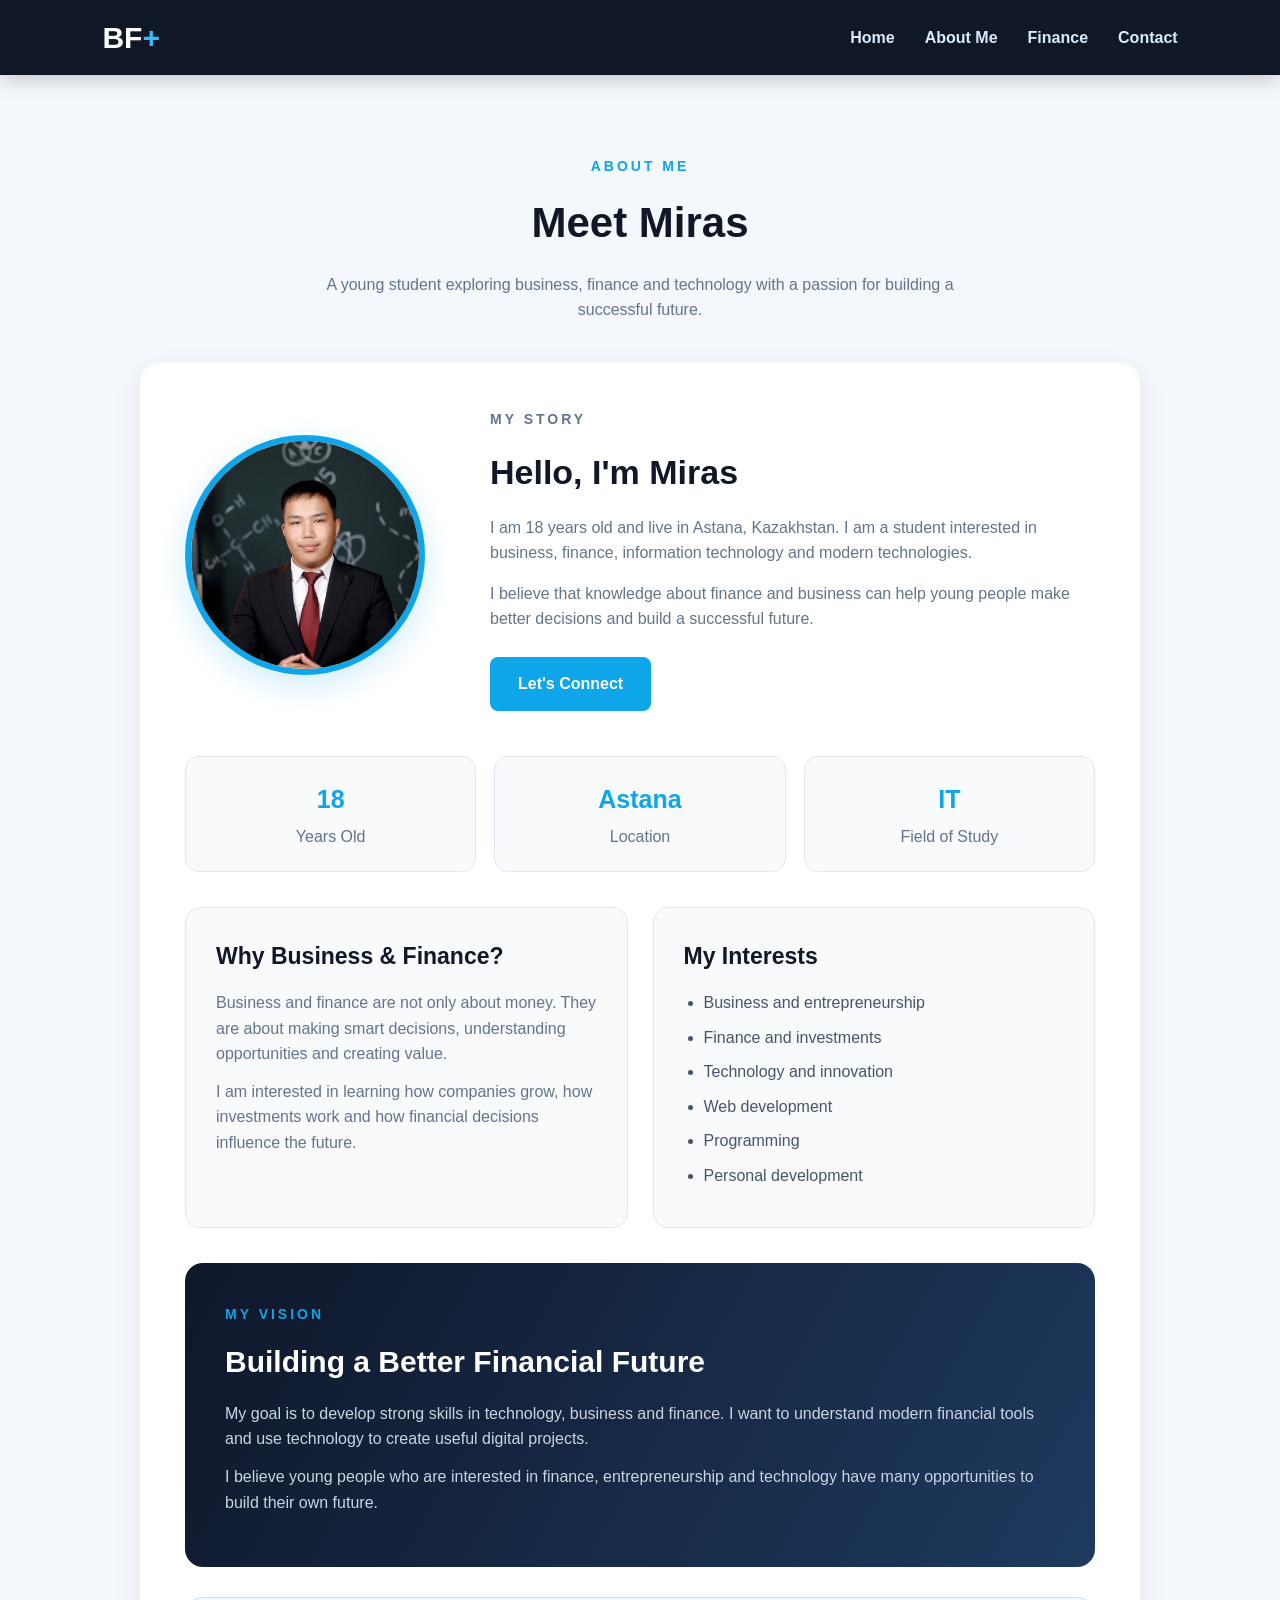
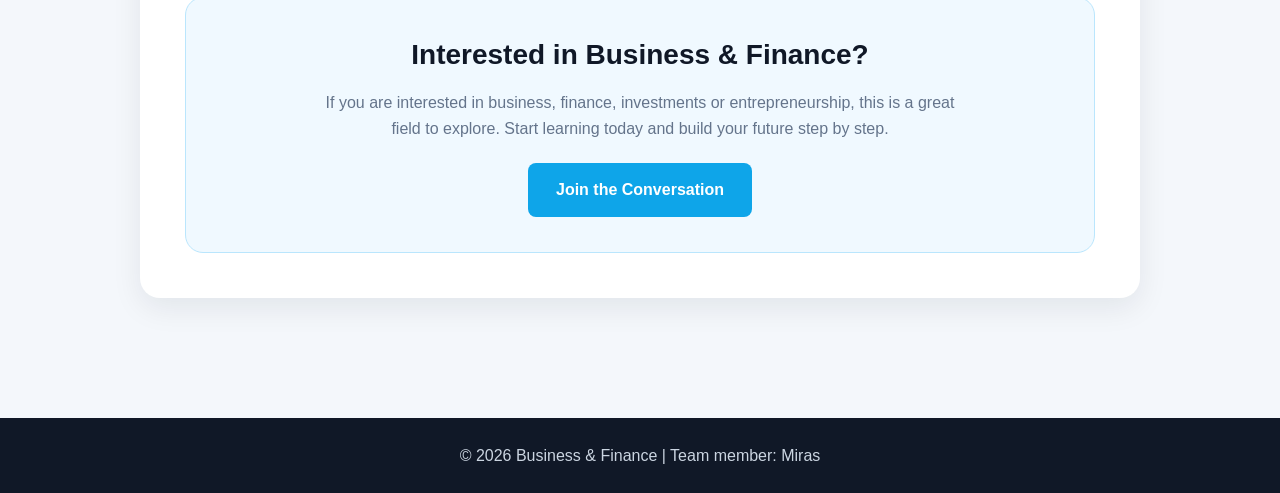
==== about.html @ 78b00bb8 "asik1mara" ====
<!DOCTYPE html>
<html lang="en">

<head>
    <meta charset="UTF-8">
    <meta name="viewport" content="width=device-width, initial-scale=1.0">

    <title>About Me | Business & Finance</title>

    <link rel="stylesheet" href="style.css">
</head>

<body>

<nav class="navbar">

    <div class="logo">
        BF<span>+</span>
    </div>

    <ul class="nav-links">
        <li><a href="index.html">Home</a></li>
        <li><a href="about.html">About Me</a></li>
        <li><a href="finance.html">Finance</a></li>
        <li><a href="contact.html">Contact</a></li>
    </ul>

</nav>


<section class="about-section">

    <p class="small-title">ABOUT ME</p>

    <h1>Meet Miras</h1>

    <p class="section-text">
        A young student exploring business, finance and technology
        with a passion for building a successful future.
    </p>


    <div class="profile">


        <div class="about-top">

            <div>

                <img
                        class="profile-img"
                        src="images/Miras.png"
                        alt="Miras"
                >

            </div>


            <div class="about-intro">

                <p class="small-title">MY STORY</p>

                <h2>Hello, I'm Miras</h2>

                <p>
                    I am 18 years old and live in Astana, Kazakhstan.
                    I am a student interested in business, finance,
                    information technology and modern technologies.
                </p>

                <p>
                    I believe that knowledge about finance and business
                    can help young people make better decisions and
                    build a successful future.
                </p>

                <a href="contact.html" class="button">
                    Let's Connect
                </a>

            </div>

        </div>


        <div class="info-cards">

            <div class="info-card">

                <span>18</span>

                <p>Years Old</p>

            </div>


            <div class="info-card">

                <span>Astana</span>

                <p>Location</p>

            </div>


            <div class="info-card">

                <span>IT</span>

                <p>Field of Study</p>

            </div>

        </div>


        <div class="about-content">


            <div class="about-box">

                <h3>Why Business & Finance?</h3>

                <p>
                    Business and finance are not only about money.
                    They are about making smart decisions, understanding
                    opportunities and creating value.
                </p>

                <p>
                    I am interested in learning how companies grow,
                    how investments work and how financial decisions
                    influence the future.
                </p>

            </div>


            <div class="about-box">

                <h3>My Interests</h3>

                <ul>
                    <li>Business and entrepreneurship</li>
                    <li>Finance and investments</li>
                    <li>Technology and innovation</li>
                    <li>Web development</li>
                    <li>Programming</li>
                    <li>Personal development</li>
                </ul>

            </div>

        </div>


        <div class="career-box">

            <p class="small-title">MY VISION</p>

            <h2>Building a Better Financial Future</h2>

            <p>
                My goal is to develop strong skills in technology,
                business and finance. I want to understand modern
                financial tools and use technology to create useful
                digital projects.
            </p>

            <p>
                I believe young people who are interested in finance,
                entrepreneurship and technology have many opportunities
                to build their own future.
            </p>

        </div>


        <div class="join-box">

            <h2>Interested in Business & Finance?</h2>

            <p>
                If you are interested in business, finance, investments
                or entrepreneurship, this is a great field to explore.
                Start learning today and build your future step by step.
            </p>

            <a href="contact.html" class="button">
                Join the Conversation
            </a>

        </div>

    </div>

</section>


<footer>

    <p>
        © 2026 Business & Finance |
        Team member: Miras
    </p>

</footer>

</body>
</html>
---- style.css ----
* {

    margin: 0;
    padding: 0;
    box-sizing: border-box;
}


body {
    font-family: Arial, sans-serif;
    background: #f4f7fb;
    color: #172033;
    line-height: 1.6;
}


/* ================= NAVIGATION ================= */

.navbar {
    min-height: 75px;
    padding: 0 8%;

    display: flex;
    align-items: center;
    justify-content: space-between;

    background: #101827;

    box-shadow: 0 4px 20px rgba(0, 0, 0, 0.2);
}


.logo {
    color: white;
    font-size: 30px;
    font-weight: bold;
}


.logo span {
    color: #38bdf8;
}


.nav-links {
    display: flex;
    gap: 30px;

    list-style: none;
}


.nav-links a {
    color: #dbeafe;

    text-decoration: none;

    font-weight: bold;

    transition: 0.3s;
}


.nav-links a:hover {
    color: #38bdf8;
}


/* ================= HERO ================= */

.hero {
    min-height: 580px;

    padding: 70px 8%;

    display: flex;
    align-items: center;

    gap: 60px;

    background: linear-gradient(
            120deg,
            #0f172a,
            #1e3a5f
    );
}


.hero-text {
    width: 50%;
}


.small-title {
    color: #0ea5e9;

    font-size: 14px;

    font-weight: bold;

    letter-spacing: 3px;

    margin-bottom: 12px;
}


.hero-text h1 {
    color: white;

    font-size: 58px;

    line-height: 1.1;

    margin-bottom: 25px;
}


#main-title {
    letter-spacing: -1px;
}


.hero-text > p:not(.small-title) {
    color: #cbd5e1;

    font-size: 19px;

    max-width: 550px;

    margin-bottom: 30px;
}


.hero-image {
    width: 45%;
}


.hero-image img {
    width: 100%;

    height: 360px;

    object-fit: cover;

    border-radius: 20px;

    border: 5px solid rgba(56, 189, 248, 0.5);

    box-shadow:
            0 20px 50px rgba(0, 0, 0, 0.4);
}


.button {
    display: inline-block;

    padding: 14px 28px;

    background: #0ea5e9;

    color: white;

    text-decoration: none;

    border-radius: 8px;

    font-weight: bold;

    transition: 0.3s;
}


.button:hover {
    background: #0284c7;

    transform: translateY(-3px);
}


/* ================= HOME ================= */

.content-section {
    padding: 80px 8%;

    text-align: center;
}


.content-section h2 {
    font-size: 40px;

    color: #101827;

    margin-bottom: 15px;
}


.section-text {
    max-width: 700px;

    margin: auto;

    color: #64748b;
}


.cards {
    display: grid;

    grid-template-columns:
        repeat(3, 1fr);

    gap: 25px;

    margin-top: 45px;
}


.card {
    background: white;

    padding: 35px 25px;

    border-radius: 15px;

    border: 1px solid #e2e8f0;

    box-shadow:
            0 8px 25px rgba(15, 23, 42, 0.08);

    transition: 0.3s;
}


.card:hover {
    transform: translateY(-8px);

    box-shadow:
            0 15px 35px rgba(15, 23, 42, 0.15);
}


.card-icon {
    font-size: 42px;

    margin-bottom: 15px;
}


.card h3 {
    color: #101827;

    font-size: 23px;

    margin-bottom: 10px;
}


.card p {
    color: #64748b;
}


/* ================= ABOUT ================= */

.about-section {
    padding: 80px 8%;

    text-align: center;
}


.about-section h1 {
    font-size: 42px;

    color: #101827;

    margin-bottom: 15px;
}


.profile {
    max-width: 1000px;

    margin: 40px auto 0;

    background: white;

    padding: 45px;

    border-radius: 20px;

    box-shadow:
            0 10px 30px rgba(15, 23, 42, 0.08);
}


/* ABOUT TOP */

.about-top {
    display: grid;

    grid-template-columns: 260px 1fr;

    gap: 45px;

    align-items: center;

    text-align: left;
}


.profile-img {
    width: 240px;

    height: 240px;

    object-fit: cover;

    border-radius: 50%;

    border: 6px solid #0ea5e9;

    box-shadow:
            0 10px 30px rgba(14, 165, 233, 0.2);
}


.about-intro h2 {
    font-size: 34px;

    color: #101827;

    margin-bottom: 15px;
}


.about-intro p {
    color: #64748b;

    margin-bottom: 15px;
}


.about-intro .button {
    margin-top: 10px;
}


/* INFO CARDS */

.info-cards {
    display: grid;

    grid-template-columns:
        repeat(3, 1fr);

    gap: 18px;

    margin-top: 45px;
}


.info-card {
    padding: 22px;

    background: #f8fafc;

    border: 1px solid #e2e8f0;

    border-radius: 14px;

    text-align: center;
}


.info-card span {
    display: block;

    color: #0ea5e9;

    font-size: 25px;

    font-weight: bold;

    margin-bottom: 5px;
}


.info-card p {
    color: #64748b;

    margin: 0;
}


/* ABOUT CONTENT */

.about-content {
    display: grid;

    grid-template-columns: 1fr 1fr;

    gap: 25px;

    margin-top: 35px;
}


.about-box {
    padding: 30px;

    background: #f8fafc;

    border-radius: 15px;

    border: 1px solid #e2e8f0;

    text-align: left;
}


.about-box h3 {
    font-size: 23px;

    color: #101827;

    margin-bottom: 15px;
}


.about-box p {
    color: #64748b;

    margin-bottom: 12px;
}


.about-box ul {
    margin-left: 20px;
}


.about-box li {
    color: #475569;

    margin-bottom: 9px;
}


/* MY VISION */

.career-box {
    margin-top: 35px;

    padding: 40px;

    background:
            linear-gradient(
                    120deg,
                    #0f172a,
                    #1e3a5f
            );

    border-radius: 18px;

    text-align: left;
}


.career-box h2 {
    color: white;

    font-size: 30px;

    margin-bottom: 15px;
}


.career-box p:not(.small-title) {
    color: #cbd5e1;

    margin-bottom: 12px;
}


/* JOIN BOX */

.join-box {
    margin-top: 30px;

    padding: 35px;

    background: #f0f9ff;

    border-radius: 18px;

    border: 1px solid #bae6fd;
}


.join-box h2 {
    color: #101827;

    font-size: 28px;

    margin-bottom: 12px;
}


.join-box p {
    color: #64748b;

    max-width: 650px;

    margin: 0 auto 22px;
}


/* ================= FINANCE ================= */

.finance-section {
    padding: 80px 8%;

    text-align: center;
}


.finance-section h1 {
    font-size: 42px;

    color: #101827;

    margin-bottom: 15px;
}


.intro {
    max-width: 750px;

    margin: auto;

    color: #64748b;
}


.finance-image {
    width: 100%;

    max-width: 1000px;

    height: 330px;

    object-fit: cover;

    display: block;

    margin: 35px auto;

    border-radius: 18px;

    box-shadow:
            0 10px 30px rgba(15, 23, 42, 0.15);
}


.finance-grid {
    display: grid;

    grid-template-columns:
        repeat(2, 1fr);

    gap: 25px;

    margin: 40px 0;
}


.finance-card {
    background: white;

    padding: 30px;

    text-align: left;

    border-radius: 15px;

    border: 1px solid #e2e8f0;

    box-shadow:
            0 8px 20px rgba(15, 23, 42, 0.07);

    transition: 0.3s;
}


.finance-card:hover {
    transform: translateY(-5px);

    border-color: #38bdf8;
}


.finance-card h2 {
    color: #101827;

    margin-bottom: 10px;
}


.finance-card p {
    color: #64748b;
}


/* ================= TABLE ================= */

.table-title {
    margin-top: 60px;

    margin-bottom: 20px;

    color: #101827;
}


.finance-table {
    width: 100%;

    border-collapse: collapse;

    background: white;

    border-radius: 12px;

    overflow: hidden;

    box-shadow:
            0 8px 25px rgba(15, 23, 42, 0.08);
}


.finance-table th {
    background: #101827;

    color: white;

    padding: 17px;

    text-align: left;
}


.finance-table td {
    padding: 16px;

    border-bottom:
            1px solid #e2e8f0;

    text-align: left;
}


.finance-table tr:hover {
    background: #f0f9ff;
}


/* ================= CONTACT ================= */

.contact-section {
    padding: 80px 8%;

    text-align: center;
}


.contact-section h1 {
    font-size: 42px;

    color: #101827;

    margin-bottom: 10px;
}


.contact-intro {
    color: #64748b;

    margin-bottom: 35px;
}


.contact-container {
    max-width: 750px;

    margin: auto;

    background: white;

    padding: 40px;

    border-radius: 20px;

    box-shadow:
            0 10px 30px rgba(15, 23, 42, 0.1);
}


.contact-image {
    width: 100%;

    height: 230px;

    object-fit: cover;

    border-radius: 14px;

    margin-bottom: 30px;
}


/* ================= FORM ================= */

form {
    text-align: left;
}


.form-group {
    margin-bottom: 22px;
}


.form-group > label {
    display: block;

    font-weight: bold;

    margin-bottom: 8px;

    color: #172033;
}


.form-group input,
.form-group select,
.form-group textarea {
    width: 100%;

    padding: 13px;

    border:
            1px solid #cbd5e1;

    border-radius: 8px;

    font-size: 16px;

    font-family: Arial, sans-serif;

    outline: none;
}


.form-group input:focus,
.form-group select:focus,
.form-group textarea:focus {
    border-color: #0ea5e9;

    box-shadow:
            0 0 0 3px
            rgba(14, 165, 233, 0.12);
}


.form-group textarea {
    min-height: 140px;

    resize: vertical;
}


.radio-group {
    display: flex;

    gap: 25px;

    flex-wrap: wrap;
}


.radio-group label {
    color: #475569;
}


.radio-group input {
    width: auto;

    margin-right: 5px;
}


.submit-button {
    width: 100%;

    padding: 14px;

    background: #0ea5e9;

    color: white;

    border: none;

    border-radius: 8px;

    font-size: 16px;

    font-weight: bold;

    cursor: pointer;

    transition: 0.3s;
}


.submit-button:hover {
    background: #0284c7;

    transform: translateY(-2px);
}


/* ================= FOOTER ================= */

footer {
    background: #101827;

    color: #cbd5e1;

    text-align: center;

    padding: 25px;

    margin-top: 40px;
}


footer p {
    margin: 0;
}


/* ================= MOBILE ================= */

@media (max-width: 768px) {

    .navbar {
        flex-direction: column;

        padding: 20px;

        gap: 15px;
    }


    .nav-links {
        gap: 15px;

        flex-wrap: wrap;

        justify-content: center;
    }


    .hero {
        flex-direction: column;

        text-align: center;

        padding: 60px 6%;
    }


    .hero-text,
    .hero-image {
        width: 100%;
    }


    .hero-text h1 {
        font-size: 40px;
    }


    .cards {
        grid-template-columns: 1fr;
    }


    .about-top {
        grid-template-columns: 1fr;

        text-align: center;
    }


    .profile-img {
        margin: auto;
    }


    .info-cards {
        grid-template-columns: 1fr;
    }


    .about-content {
        grid-template-columns: 1fr;
    }


    .finance-grid {
        grid-template-columns: 1fr;
    }


    .finance-table {
        font-size: 13px;
    }


    .finance-table th,
    .finance-table td {
        padding: 10px;
    }


    .profile,
    .contact-container {
        padding: 25px;
    }


    .career-box {
        padding: 28px;
    }


    .radio-group {
        flex-direction: column;

        gap: 8px;
    }

}
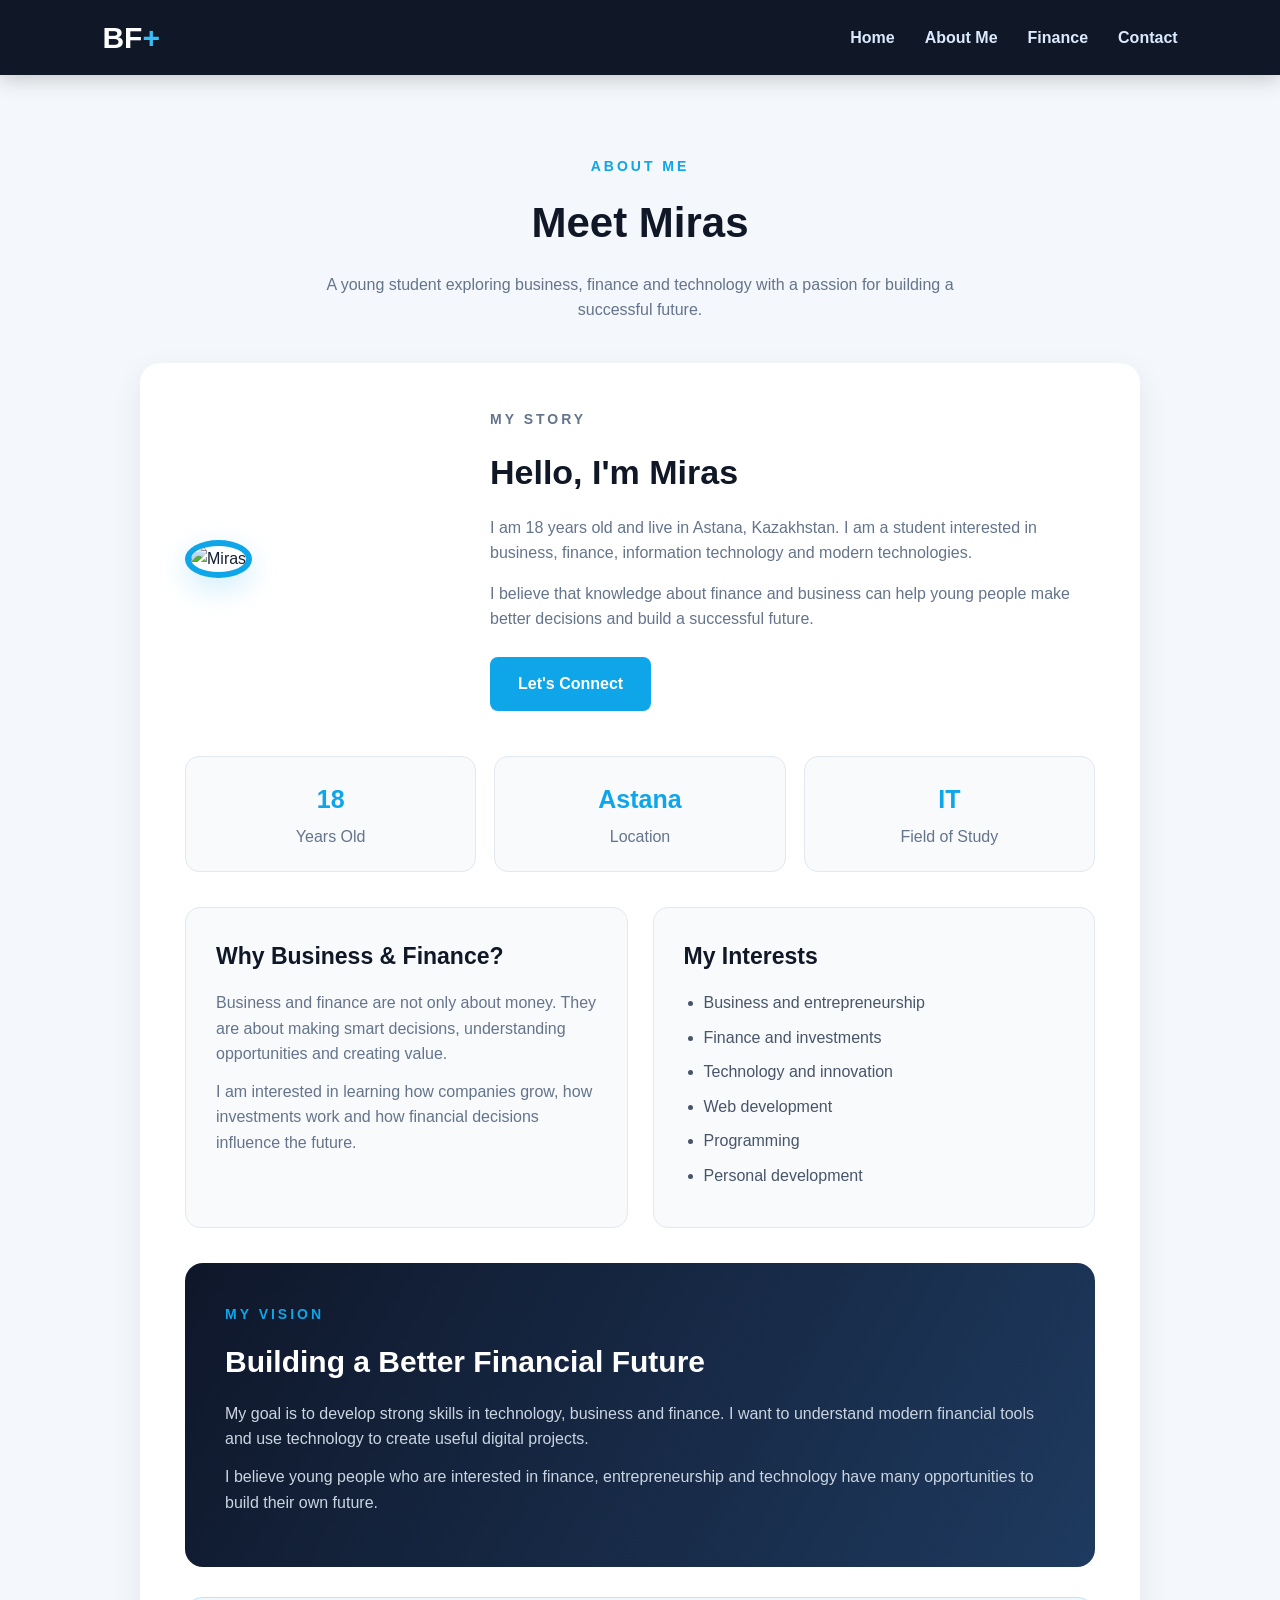
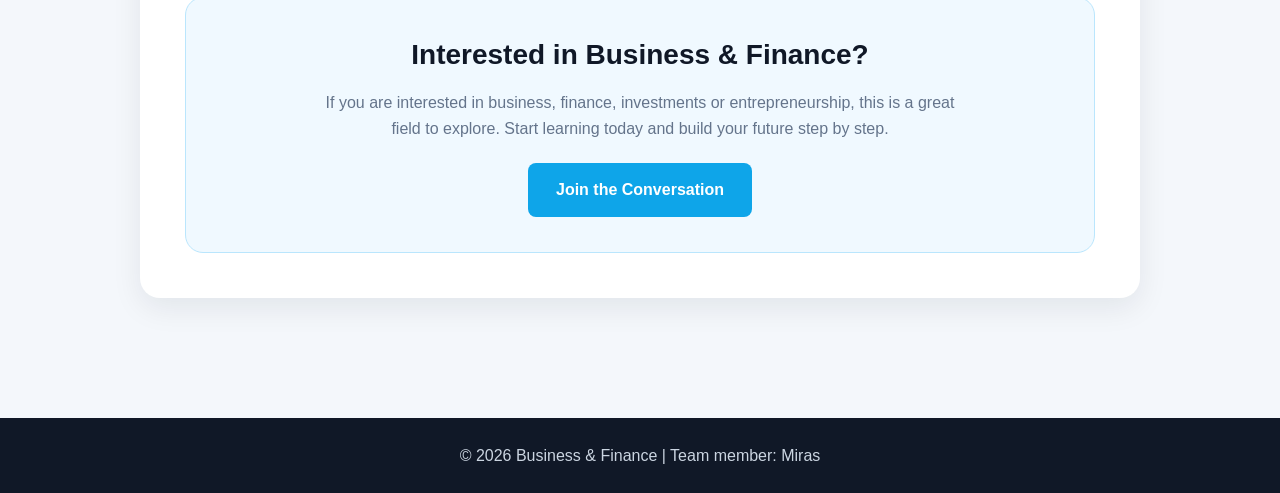
==== commit bf106f1b: "feat: complete Frontend Assignment 5" ====
--- a/about.html
+++ b/about.html
@@ -197,6 +197,8 @@
 </section>
 
 
+
+
 <footer>
 
     <p>
@@ -206,5 +208,7 @@
 
 </footer>
 
+<script src="script.js"></script>
+
 </body>
 </html>
--- a/style.css
+++ b/style.css
@@ -206,10 +206,8 @@
 
 
 .cards {
-    display: grid;
-
-    grid-template-columns:
-        repeat(3, 1fr);
+    display: flex;
+
 
     gap: 25px;
 
@@ -226,10 +224,13 @@
 
     border: 1px solid #e2e8f0;
 
-    box-shadow:
-            0 8px 25px rgba(15, 23, 42, 0.08);
+    box-shadow: 0 8px 25px rgba(15, 23, 42, 0.08);
 
     transition: 0.3s;
+
+    flex: 1;
+    display: flex;
+    flex-direction: column;
 }
 
 
@@ -954,5 +955,451 @@
 
         gap: 8px;
     }
-
+    .page-layout {
+        display: grid;
+
+        grid-template-columns: 220px 1fr;
+
+        grid-template-rows: auto 1fr auto;
+
+        grid-template-areas:
+        "header header"
+        "sidebar main"
+        "footer footer";
+
+        min-height: 100vh;
+    }
+    .navbar {
+        grid-area: header;
+    }
+
+    .sidebar {
+        grid-area: sidebar;
+    }
+
+    .main-content {
+        grid-area: main;
+    }
+
+    footer {
+        grid-area: footer;
+    }
+    .sidebar {
+        background: #101827;
+        color: white;
+        padding: 30px 20px;
+    }
+
+    .sidebar h3 {
+        margin-bottom: 20px;
+    }
+
+    .sidebar ul {
+        list-style: none;
+        padding: 0;
+    }
+
+    .sidebar li {
+        margin-bottom: 15px;
+    }
+    .main-content {
+        min-width: 0;
+    }
+
+}
+/* ================= ASSIGNMENT 2 GRID ================= */
+
+.page-layout {
+    display: grid !important;
+    grid-template-columns: 220px 1fr;
+    grid-template-rows: auto 1fr auto;
+
+    grid-template-areas:
+        "header header"
+        "sidebar main"
+        "footer footer";
+
+    min-height: 100vh;
+}
+
+.page-layout > .navbar {
+    grid-area: header;
+}
+
+.page-layout > .sidebar {
+    grid-area: sidebar;
+
+    background: #101827;
+    color: white;
+
+    padding: 30px 20px;
+}
+
+.page-layout > .main-content {
+    grid-area: main;
+    min-width: 0;
+}
+
+.page-layout > footer {
+    grid-area: footer;
+}
+.gallery-section {
+    padding: 70px 40px;
+}
+
+.gallery-section h2 {
+    margin-bottom: 30px;
+}
+
+.gallery {
+    display: grid;
+    grid-template-columns: repeat(3, 1fr);
+    gap: 20px;
+}
+
+.gallery-item {
+    position: relative;
+    overflow: hidden;
+    border-radius: 12px;
+    height: 220px;
+}
+
+.gallery-item img {
+    width: 100%;
+    height: 100%;
+    object-fit: cover;
+    display: block;
+}
+.gallery-caption {
+    position: absolute;
+    bottom: 0;
+    left: 0;
+    right: 0;
+
+    padding: 15px;
+
+    background: rgba(16, 24, 39, 0.8);
+    color: white;
+
+    text-align: center;
+
+    transform: translateY(100%);
+    transition: 0.3s;
+}
+
+.gallery-item:hover .gallery-caption {
+    transform: translateY(0);
+}
+@media (max-width: 768px) {
+
+    .page-layout {
+        grid-template-columns: 1fr;
+
+        grid-template-rows: auto auto 1fr auto;
+
+        grid-template-areas:
+            "header"
+            "sidebar"
+            "main"
+            "footer";
+    }
+
+    .navbar {
+        flex-direction: column;
+        gap: 20px;
+        padding: 20px;
+    }
+
+    .nav-links {
+        gap: 15px;
+        flex-wrap: wrap;
+        justify-content: center;
+    }
+
+    .sidebar {
+        padding: 20px;
+    }
+
+    .hero {
+        flex-direction: column;
+    }
+
+    .cards {
+        flex-direction: column;
+    }
+
+    .gallery {
+        grid-template-columns: 1fr;
+    }
+
+}
+/* ========== ASSIGNMENT 3 ========== */
+
+.cards {
+    display: grid;
+    grid-template-columns: repeat(3, 1fr);
+}
+
+/* TABLET */
+@media (max-width: 992px) {
+    .cards {
+        grid-template-columns: repeat(2, 1fr);
+    }
+
+    .hero-text h1 {
+        font-size: 42px;
+    }
+
+    .section-text {
+        font-size: 16px;
+    }
+}
+
+/* MOBILE */
+@media (max-width: 576px) {
+    .cards {
+        grid-template-columns: 1fr;
+    }
+
+    .hero-text h1 {
+        font-size: 30px;
+    }
+
+    .section-text {
+        font-size: 14px;
+    }
+}
+.faq-item {
+    margin-bottom: 10px;
+}
+
+.faq-question {
+    width: 100%;
+    padding: 15px;
+    background-color: #007bff;
+    color: white;
+    border: none;
+    text-align: left;
+    cursor: pointer;
+    border-radius: 5px;
+}
+
+.faq-question:hover {
+    background-color: #0056b3;
+}
+
+.faq-answer {
+    max-height: 0;
+    overflow: hidden;
+    transition: max-height 0.4s ease;
+}
+
+.faq-answer.active {
+    max-height: 200px;
+}
+
+.faq-answer p {
+    padding: 15px;
+    margin: 0;
+}
+.popup {
+    display: none;
+    position: fixed;
+    inset: 0;
+    background: rgba(0, 0, 0, 0.6);
+    justify-content: center;
+    align-items: center;
+    z-index: 1000;
+    padding: 20px;
+}
+
+.popup-content {
+    background: white;
+    padding: 30px;
+    border-radius: 12px;
+    width: 100%;
+    max-width: 400px;
+    position: relative;
+}
+
+.close-popup {
+    position: absolute;
+    top: 10px;
+    right: 15px;
+    font-size: 28px;
+    border: none;
+    background: none;
+    cursor: pointer;
+}
+
+.rating-section {
+    text-align: center;
+    padding: 40px 20px;
+    background-color: #f5f7fa;
+    border-radius: 15px;
+    margin: 30px auto;
+    max-width: 600px;
+}
+
+.stars {
+    margin: 20px 0;
+}
+
+.star {
+    font-size: 40px;
+    color: gray;
+    cursor: pointer;
+    transition: color 0.3s, transform 0.3s;
+    display: inline-block;
+}
+
+.star.active {
+    color: gold;
+}
+
+.star:hover {
+    transform: scale(1.2);
+}
+
+#ratingMessage {
+    font-weight: bold;
+    font-size: 18px;
+}
+
+/* DAY / NIGHT MODE */
+
+.theme-container {
+    text-align: center;
+    margin: 30px 0;
+}
+
+#themeToggle {
+    padding: 12px 25px;
+    background-color: #007bff;
+    color: white;
+    border: none;
+    border-radius: 8px;
+    cursor: pointer;
+}
+
+#themeToggle:hover {
+    background-color: #0056b3;
+}
+
+body.dark-mode {
+    background-color: #121212;
+    color: white;
+}
+
+body.dark-mode .rating-section {
+    background-color: #252525;
+    color: white;
+}
+
+body.dark-mode .theme-container {
+    color: white;
+}
+
+.read-more-section {
+    text-align: center;
+    padding: 30px;
+    margin: 30px auto;
+    max-width: 650px;
+    background-color: #ffffff;
+    border-radius: 12px;
+}
+
+#readMoreBtn {
+    background-color: #007bff;
+    color: white;
+    border: none;
+    padding: 12px 25px;
+    border-radius: 8px;
+    cursor: pointer;
+}
+
+#extraInfo {
+    margin: 20px 0;
+    line-height: 1.6;
+}
+
+body.dark-mode .read-more-section {
+    background-color: #252525;
+    color: white;
+}
+
+
+.time-section {
+    text-align: center;
+    padding: 30px;
+    margin: 30px auto;
+    max-width: 600px;
+    background-color: white;
+    border-radius: 12px;
+}
+
+#showTimeBtn {
+    background-color: #007bff;
+    color: white;
+    padding: 12px 25px;
+    border: none;
+    border-radius: 8px;
+    cursor: pointer;
+}
+
+#currentTime {
+    margin-top: 20px;
+    font-size: 20px;
+    font-weight: bold;
+}
+
+body.dark-mode .time-section {
+    background-color: #252525;
+    color: white;
+}
+
+/* Finance Topics және Business Greeting */
+
+.finance-selector,
+.finance-greeting {
+    max-width: 900px;
+    margin: 40px auto;
+    padding: 30px;
+    background: white;
+    border-radius: 15px;
+    box-shadow: 0 5px 20px rgba(0,0,0,0.08);
+    text-align: center;
+}
+
+.finance-selector select,
+.finance-greeting select {
+    padding: 10px;
+    border-radius: 8px;
+    margin: 10px;
+}
+
+.finance-selector button,
+.finance-greeting button {
+    padding: 10px 20px;
+    background: #007bff;
+    color: white;
+    border: none;
+    border-radius: 8px;
+    cursor: pointer;
+}
+
+/* ASSIGNMENT 5 - ANIMATION */
+
+#animationBox {
+    width: 100px;
+    height: 100px;
+    background-color: #007bff;
+    border-radius: 15px;
+    transition: transform 0.6s ease,
+    background-color 0.6s ease;
+}
+
+#animationBox.active {
+    transform: translateX(150px) rotate(360deg);
+    background-color: #28a745;
 }
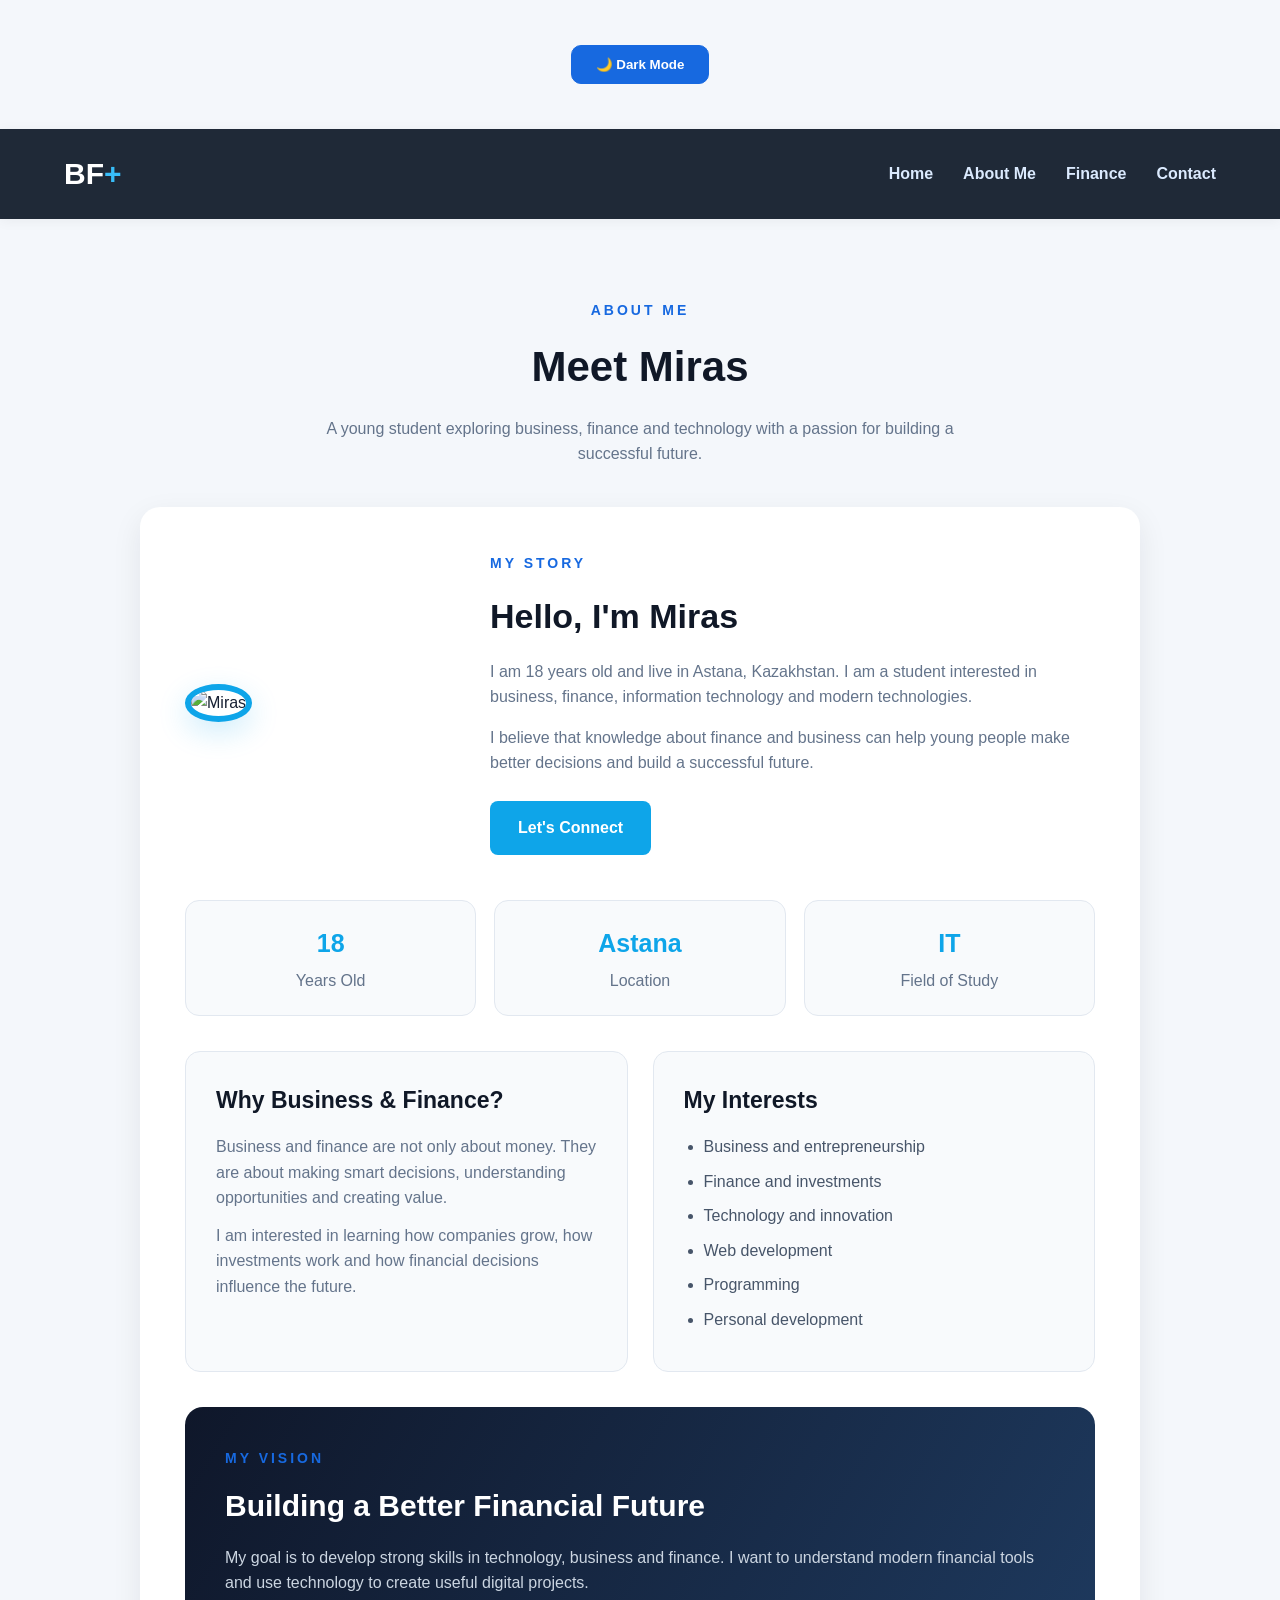
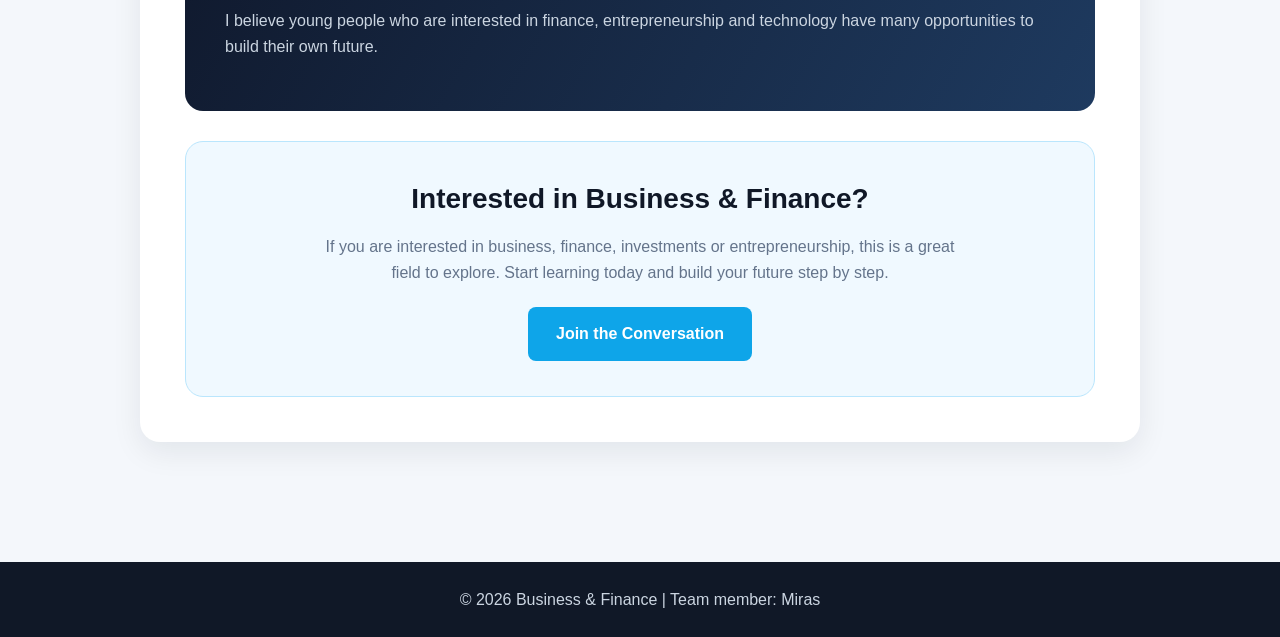
==== commit 9d36be80: "Update website design and functionality" ====
--- a/about.html
+++ b/about.html
@@ -8,9 +8,18 @@
     <title>About Me | Business & Finance</title>
 
     <link rel="stylesheet" href="style.css">
+
+    <script src="https://code.jquery.com/jquery-4.0.0.min.js"></script>
+    <script src="script.js" defer></script>
 </head>
 
 <body>
+
+<div class="theme-container">
+    <button id="themeToggle" type="button">
+        🌙 Dark Mode
+    </button>
+</div>
 
 <nav class="navbar">
 
@@ -207,8 +216,5 @@
     </p>
 
 </footer>
-
-<script src="script.js"></script>
-
 </body>
 </html>
--- a/style.css
+++ b/style.css
@@ -1188,20 +1188,6 @@
     background-color: #0056b3;
 }
 
-.faq-answer {
-    max-height: 0;
-    overflow: hidden;
-    transition: max-height 0.4s ease;
-}
-
-.faq-answer.active {
-    max-height: 200px;
-}
-
-.faq-answer p {
-    padding: 15px;
-    margin: 0;
-}
 .popup {
     display: none;
     position: fixed;
@@ -1402,4 +1388,1144 @@
 #animationBox.active {
     transform: translateX(150px) rotate(360deg);
     background-color: #28a745;
+}
+
+/* Task 1-2 */
+.search-wrap{position:relative;max-width:500px}
+.search-input{width:100%;padding:12px;border:2px solid #cbd5e1;border-radius:8px}
+.suggestions{display:none;position:absolute;top:100%;left:0;right:0;background:#fff;border:1px solid #cbd5e1;border-radius:8px;list-style:none;padding:0;margin:4px 0 0;z-index:100;box-shadow:0 4px 12px rgba(0,0,0,.15)}
+.suggestions li{padding:10px 14px;cursor:pointer;color:#111}
+.suggestions li:hover{background:#dbeafe}
+.article-list{list-style:none;padding:0;margin-top:20px}
+.article-item{padding:12px;border-bottom:1px solid #e2e8f0}
+/* Task 3 */
+.highlight{background:#ffe066;padding:0 2px;border-radius:3px}
+/* Task 4 */
+#scrollProgress{position:fixed;top:0;left:0;width:100%;height:7px;background:rgba(0,0,0,.1);z-index:10001}
+#scrollBar{height:100%;width:0;background:linear-gradient(90deg,#06b6d4,#8b5cf6,#ec4899,#f59e0b,#06b6d4);background-size:200% 100%;animation:flow 3s linear infinite;box-shadow:0 0 10px rgba(139,92,246,.8);border-radius:0 4px 4px 0}
+@keyframes flow{to{background-position:200% 0}}
+/* Task 5 */
+.stats-section{display:flex;flex-wrap:wrap;justify-content:center;gap:40px;padding:50px 20px;background:linear-gradient(135deg,#1e3a8a,#2563eb);color:#fff;text-align:center}
+.stat h3{font-size:2.5rem;margin:0}
+/* Task 6 */
+.spinner{display:inline-block;width:1em;height:1em;border:2px solid rgba(255,255,255,.4);border-top-color:#fff;border-radius:50%;animation:spin .7s linear infinite;vertical-align:-2px;margin-right:6px}
+@keyframes spin{to{transform:rotate(360deg)}}
+/* Task 7 */
+#toastContainer{position:fixed;top:20px;right:20px;z-index:10000;display:flex;flex-direction:column;gap:10px}
+.toast-msg{padding:14px 20px;border-radius:8px;color:#fff;font-weight:600;box-shadow:0 4px 12px rgba(0,0,0,.25)}
+.toast-msg.success{background:#16a34a}
+.toast-msg.error{background:#dc2626}
+/* Task 8 */
+.copy-btn{position:relative;border:none;background:#2563eb;color:#fff;padding:6px 12px;border-radius:6px;cursor:pointer}
+.copy-tip{display:none;position:absolute;bottom:120%;right:0;background:#111;color:#fff;padding:4px 8px;border-radius:4px;font-size:12px;white-space:nowrap}
+.copy-btn.copied{background:#16a34a}
+.copy-btn.copied .copy-tip{display:block}
+/* Task 9 */
+img.lazy{min-height:200px;background:#e5e7eb}
+img.loaded{animation:fadeIn .6s}
+@keyframes fadeIn{from{opacity:0}to{opacity:1}}
+
+/* DARK MODE - ALL 4 PAGES */
+
+
+/* Headings and text */
+body.dark-mode h1,
+body.dark-mode h2,
+body.dark-mode h3,
+body.dark-mode h4,
+body.dark-mode p,
+body.dark-mode label {
+    color: #f1f1f1;
+}
+
+/* Bootstrap cards */
+body.dark-mode .card {
+    background-color: #252525 !important;
+    color: white !important;
+    border: 1px solid #444;
+}
+
+body.dark-mode .card-body {
+    background-color: #252525;
+    color: white;
+}
+
+body.dark-mode .card-title,
+body.dark-mode .card-text {
+    color: white !important;
+}
+
+/* Other sections */
+body.dark-mode .read-more-section,
+body.dark-mode .rating-section,
+body.dark-mode .time-section,
+body.dark-mode .finance-selector,
+body.dark-mode .finance-greeting {
+    background-color: #252525 !important;
+    color: white !important;
+}
+
+/* Forms */
+body.dark-mode input,
+body.dark-mode textarea,
+body.dark-mode select {
+    background-color: #333;
+    color: white;
+    border-color: #666;
+}
+
+body.dark-mode input::placeholder,
+body.dark-mode textarea::placeholder {
+    color: #bbb;
+}
+
+
+/* =================================
+   DARK MODE - ALL FOUR PAGES
+================================= */
+
+/* ABOUT PAGE */
+body.dark-mode .profile,
+body.dark-mode .about-box,
+body.dark-mode .about-content,
+body.dark-mode .about-intro,
+body.dark-mode .career-box,
+body.dark-mode .join-box,
+body.dark-mode .info-card {
+    background: #252525 !important;
+    color: #ffffff !important;
+    border-color: #444 !important;
+}
+
+/* FINANCE PAGE */
+body.dark-mode .finance-card,
+body.dark-mode .finance-selector,
+body.dark-mode .finance-greeting,
+body.dark-mode .snippet {
+    background: #252525 !important;
+    color: #ffffff !important;
+    border-color: #444 !important;
+}
+
+/* CONTACT PAGE */
+body.dark-mode .contact-container,
+body.dark-mode .contact-section,
+body.dark-mode .faq-item,
+body.dark-mode .popup-content {
+    background: #252525 !important;
+    color: #ffffff !important;
+    border-color: #444 !important;
+}
+
+/* HOME PAGE */
+body.dark-mode .card,
+body.dark-mode .read-more-section,
+body.dark-mode .rating-section,
+body.dark-mode .time-section {
+    background: #252525 !important;
+    color: #ffffff !important;
+    border-color: #444 !important;
+}
+
+/* ALL HEADINGS */
+body.dark-mode h1,
+body.dark-mode h2,
+body.dark-mode h3,
+body.dark-mode h4,
+body.dark-mode .card-title {
+    color: #ffffff !important;
+}
+
+/* ALL PARAGRAPHS */
+body.dark-mode p,
+body.dark-mode .card-text,
+body.dark-mode .section-text,
+body.dark-mode .intro,
+body.dark-mode label,
+body.dark-mode li {
+    color: #dddddd;
+}
+
+/* INPUTS */
+body.dark-mode input,
+body.dark-mode textarea,
+body.dark-mode select {
+    background: #333333 !important;
+    color: #ffffff !important;
+    border-color: #666666 !important;
+}
+
+body.dark-mode input::placeholder,
+body.dark-mode textarea::placeholder {
+    color: #bbbbbb !important;
+}
+
+/* NAVIGATION */
+body.dark-mode .navbar {
+    background: #1f2937 !important;
+}
+
+/* TABLE */
+body.dark-mode table,
+body.dark-mode td,
+body.dark-mode th {
+    background-color: #252525 !important;
+    color: #ffffff !important;
+    border-color: #555 !important;
+}
+
+/* FOOTER */
+body.dark-mode footer {
+    background: #111827 !important;
+    color: #ffffff !important;
+}
+
+/* THEME BUTTON */
+body.dark-mode #themeToggle {
+    background: #2563eb;
+    color: #ffffff;
+}
+
+
+
+/* CURRENCY API DESIGN */
+
+.currency-section {
+    padding: 45px 25px;
+    margin-top: 40px;
+    margin-bottom: 40px;
+    border-radius: 20px;
+    background: #f4f7fb;
+    color: #172033;
+    text-align: center;
+}
+
+.currency-section h2 {
+    font-size: 32px;
+    margin-bottom: 12px;
+}
+
+.currency-grid {
+    display: grid;
+    grid-template-columns: repeat(4, 1fr);
+    gap: 20px;
+    margin-top: 30px;
+}
+
+.currency-card {
+    background: white;
+    padding: 25px 15px;
+    border-radius: 15px;
+    box-shadow: 0 5px 18px rgba(0,0,0,0.08);
+    transition: transform 0.3s, box-shadow 0.3s;
+}
+
+.currency-card:hover {
+    transform: translateY(-7px);
+    box-shadow: 0 10px 25px rgba(0,0,0,0.15);
+}
+
+.currency-card h3 {
+    font-size: 23px;
+    color: #2563eb;
+}
+
+.currency-card p {
+    font-size: 17px;
+    font-weight: bold;
+}
+
+#loadRatesBtn {
+    background: #2563eb;
+    color: white;
+    border: none;
+    border-radius: 8px;
+    padding: 12px 22px;
+    cursor: pointer;
+    transition: 0.3s;
+}
+
+#loadRatesBtn:hover {
+    background: #1d4ed8;
+    transform: scale(1.05);
+}
+
+body.dark-mode .currency-section {
+    background: #1f2937;
+    color: white;
+}
+
+body.dark-mode .currency-card {
+    background: #252525;
+    color: white;
+}
+
+body.dark-mode .currency-card h3 {
+    color: #60a5fa;
+}
+
+@media (max-width: 768px) {
+    .currency-grid {
+        grid-template-columns: repeat(2, 1fr);
+    }
+}
+
+@media (max-width: 480px) {
+    .currency-grid {
+        grid-template-columns: 1fr;
+    }
+
+    .currency-section h2 {
+        font-size: 24px;
+    }
+}
+
+
+
+/* =================================
+   RESPONSIVE DESIGN - ALL PAGES
+================================= */
+
+/* Tablet */
+@media screen and (max-width: 992px) {
+
+    .container {
+        max-width: 95%;
+    }
+
+    .currency-grid {
+        grid-template-columns: repeat(2, 1fr);
+    }
+
+    .card {
+        margin-bottom: 20px;
+    }
+
+    img {
+        max-width: 100%;
+        height: auto;
+    }
+}
+
+/* Mobile */
+@media screen and (max-width: 576px) {
+
+    body {
+        overflow-x: hidden;
+    }
+
+    .container {
+        width: 100%;
+        padding-left: 15px;
+        padding-right: 15px;
+    }
+
+    h1 {
+        font-size: 28px;
+    }
+
+    h2 {
+        font-size: 23px;
+    }
+
+    .currency-grid {
+        grid-template-columns: 1fr;
+    }
+
+    .currency-section {
+        padding: 25px 15px;
+    }
+
+    .navbar-nav {
+        text-align: center;
+    }
+
+    .card {
+        width: 100%;
+    }
+
+    img {
+        max-width: 100%;
+        height: auto;
+    }
+
+    input,
+    textarea,
+    select {
+        width: 100%;
+        max-width: 100%;
+    }
+
+    button {
+        max-width: 100%;
+    }
+}
+
+
+
+/* FINANCIAL KNOWLEDGE HUB */
+
+.snippets-section {
+    padding-top: 40px;
+    padding-bottom: 50px;
+}
+
+.snippets-heading {
+    text-align: center;
+    margin-bottom: 35px;
+}
+
+.snippets-heading > span {
+    color: #0ea5e9;
+    font-size: 13px;
+    font-weight: bold;
+    letter-spacing: 3px;
+}
+
+.snippets-heading h2 {
+    font-size: 32px;
+    margin: 12px 0;
+}
+
+.snippets-heading p {
+    color: #64748b;
+}
+
+.snippet-grid {
+    display: grid;
+    grid-template-columns: repeat(2, 1fr);
+    gap: 25px;
+}
+
+.snippet-card {
+    background: white;
+    color: #172033;
+    padding: 28px;
+    border-radius: 18px;
+    border: 1px solid #e2e8f0;
+    box-shadow: 0 5px 20px rgba(0,0,0,0.06);
+    transition: 0.3s ease;
+}
+
+.snippet-card:hover {
+    transform: translateY(-6px);
+    box-shadow: 0 12px 28px rgba(0,0,0,0.12);
+}
+
+.snippet-top {
+    display: flex;
+    justify-content: space-between;
+    align-items: center;
+}
+
+.snippet-category {
+    color: #2563eb;
+    font-size: 11px;
+    font-weight: bold;
+    letter-spacing: 2px;
+}
+
+.snippet-top h3 {
+    font-size: 21px;
+    margin-top: 10px;
+}
+
+.snippet-emoji {
+    font-size: 35px;
+}
+
+.snippet-description {
+    color: #64748b;
+    line-height: 1.6;
+    margin: 18px 0;
+}
+
+.snippet-code {
+    background: #111827;
+    color: #e2e8f0;
+    padding: 16px;
+    border-radius: 10px;
+    display: flex;
+    justify-content: space-between;
+    align-items: center;
+    gap: 12px;
+    flex-wrap: wrap;
+}
+
+.snippet-code code {
+    font-size: 14px;
+    overflow-wrap: anywhere;
+}
+
+.copy-btn {
+    background: #2563eb;
+    color: white;
+    border: none;
+    border-radius: 7px;
+    padding: 9px 14px;
+    cursor: pointer;
+    transition: 0.25s;
+    white-space: nowrap;
+}
+
+.copy-btn:hover {
+    background: #1d4ed8;
+    transform: scale(1.05);
+}
+
+.copy-btn.copied {
+    background: #16a34a;
+}
+
+.snippet-footer {
+    display: flex;
+    justify-content: space-between;
+    color: #94a3b8;
+    font-size: 12px;
+    margin-top: 18px;
+}
+
+/* DARK MODE */
+
+body.dark-mode .snippet-card {
+    background: #252525;
+    color: white;
+    border-color: #3b3b3b;
+}
+
+body.dark-mode .snippet-description {
+    color: #cbd5e1;
+}
+
+body.dark-mode .snippets-heading p {
+    color: #cbd5e1;
+}
+
+/* RESPONSIVE */
+
+@media (max-width: 768px) {
+    .snippet-grid {
+        grid-template-columns: 1fr;
+    }
+
+    .snippets-heading h2 {
+        font-size: 25px;
+    }
+}
+
+
+.password-wrapper {
+    position: relative;
+}
+
+.password-wrapper input {
+    padding-right: 45px;
+}
+
+.toggle-password {
+    position: absolute;
+    right: 12px;
+    top: 50%;
+    transform: translateY(-50%);
+    border: none;
+    background: transparent;
+    cursor: pointer;
+    font-size: 18px;
+}
+
+.text-link {
+    background: none;
+    border: none;
+    padding: 0;
+    color: #0d6efd;
+    font-size: inherit;
+    cursor: pointer;
+    text-decoration: none;
+}
+
+.text-link:hover {
+    color: #0a58ca;
+    text-decoration: underline;
+}
+
+
+
+
+/* Modern navigation */
+.navbar {
+    box-shadow: 0 2px 12px rgba(0, 0, 0, 0.05);
+}
+
+.navbar-brand {
+    font-size: 30px;
+    color: #6545f5 !important;
+    font-weight: 800;
+}
+
+.navbar-nav {
+    gap: 18px;
+}
+
+.nav-link {
+    color: #172044 !important;
+    font-weight: 600;
+}
+
+.nav-link:hover,
+.nav-link.active {
+    color: #6545f5 !important;
+}
+
+.login-btn {
+    border: 1px solid #6545f5;
+    color: #6545f5;
+    border-radius: 12px;
+    padding: 9px 22px;
+    font-weight: 600;
+}
+
+.signup-btn {
+    background: #6545f5;
+    color: white;
+    border-radius: 12px;
+    padding: 9px 22px;
+    font-weight: 600;
+}
+
+.signup-btn:hover {
+    background: #5033d6;
+    color: white;
+}
+
+.login-btn:hover {
+    background: #6545f5;
+    color: white;
+}
+
+
+
+/* Replace all purple accents with blue */
+
+:root {
+    --main-blue: #1769e0;
+    --hover-blue: #1056bd;
+}
+
+/* Logo */
+.navbar-brand {
+    color: var(--main-blue) !important;
+}
+
+/* Navigation links */
+.nav-link.active,
+.nav-link:hover {
+    color: var(--main-blue) !important;
+}
+
+/* Login button */
+.login-btn {
+    color: var(--main-blue) !important;
+    border-color: var(--main-blue) !important;
+}
+
+/* Sign Up button */
+.signup-btn {
+    background: var(--main-blue) !important;
+    border-color: var(--main-blue) !important;
+    color: #ffffff !important;
+}
+
+/* Hover effects */
+.login-btn:hover,
+.signup-btn:hover {
+    background: var(--hover-blue) !important;
+    border-color: var(--hover-blue) !important;
+    color: #ffffff !important;
+}
+
+/* Other purple text and borders */
+.small-title {
+    color: var(--main-blue) !important;
+}
+
+a:hover {
+    color: var(--main-blue);
+}
+
+
+/* Main page layout */
+.page-layout {
+    display: block !important;
+    width: 100% !important;
+}
+
+.main-content {
+    width: 100% !important;
+    max-width: 100% !important;
+    margin: 0 auto !important;
+    padding: 0 !important;
+}
+
+.hero,
+.content-section {
+    width: 100%;
+}
+
+
+
+/* HERO SECTION */
+.hero {
+    width: 100%;
+    min-height: 430px;
+    padding: 55px 0;
+    display: flex;
+    align-items: center;
+}
+
+.hero .container {
+    max-width: 1200px;
+}
+
+.hero-text {
+    max-width: 500px;
+}
+
+.hero-text .small-title {
+    color: #1769e0 !important;
+    font-size: 14px;
+    font-weight: 700;
+    letter-spacing: 2px;
+}
+
+.hero-text h1 {
+    color: #102a50;
+    font-size: clamp(38px, 4vw, 56px);
+    font-weight: 750;
+    line-height: 1.12;
+    margin-bottom: 22px;
+}
+
+.hero-text p:not(.small-title) {
+    color: #344966;
+    font-size: 18px;
+    line-height: 1.6;
+}
+
+.hero-text .btn {
+    background: #1769e0;
+    border-color: #1769e0;
+    border-radius: 12px;
+    padding: 13px 25px;
+    font-weight: 600;
+}
+
+.hero-image {
+    width: 100%;
+    max-width: 550px;
+    margin-left: auto;
+}
+
+.hero-image img {
+    width: 100%;
+    height: 300px;
+    object-fit: cover;
+    border-radius: 18px;
+    border: none;
+    box-shadow: 0 10px 30px rgba(20, 60, 120, 0.12);
+}
+
+/* Mobile */
+@media (max-width: 768px) {
+    .hero {
+        padding: 35px 15px;
+        text-align: center;
+    }
+
+    .hero-text {
+        margin: auto;
+    }
+
+    .hero-image {
+        margin: 20px auto 0;
+    }
+
+    .hero-image img {
+        height: 230px;
+    }
+}
+
+
+
+/* TOPIC CARDS ALIGNMENT */
+
+.content-section {
+    width: 100%;
+    max-width: 1200px;
+    margin: 0 auto;
+    padding: 60px 25px;
+    text-align: center;
+}
+
+.content-section > .container {
+    max-width: 1100px;
+}
+
+.content-section .row {
+    align-items: stretch;
+}
+
+.content-section .row > div {
+    display: flex;
+}
+
+.content-section .card {
+    width: 100%;
+    min-height: 250px;
+    height: 100%;
+    padding: 30px 22px;
+    display: flex;
+    flex-direction: column;
+    justify-content: center;
+    align-items: center;
+    text-align: center;
+    border-radius: 16px;
+}
+
+.content-section .card h3 {
+    margin: 18px 0 10px;
+}
+
+.content-section .card p {
+    max-width: 280px;
+    margin-bottom: 0;
+    line-height: 1.6;
+}
+
+.content-section .card-icon {
+    font-size: 38px;
+}
+
+/* Tablet and mobile */
+@media (max-width: 768px) {
+    .content-section {
+        padding: 40px 15px;
+    }
+
+    .content-section .card {
+        min-height: 210px;
+    }
+}
+
+
+/* GALLERY AND FINANCIAL TOPICS */
+
+#businessCarousel {
+    max-width: 1050px;
+    margin: 0 auto;
+    overflow: hidden;
+    border-radius: 16px;
+}
+
+#businessCarousel .carousel-item img {
+    width: 100%;
+    height: 400px;
+    object-fit: cover;
+}
+
+body > .page-layout main section.container {
+    max-width: 1150px;
+    margin-left: auto !important;
+    margin-right: auto !important;
+}
+
+/* Financial Topics cards */
+main section.container .row {
+    align-items: stretch;
+}
+
+main section.container .card {
+    height: 100%;
+    overflow: hidden;
+    border-radius: 16px;
+}
+
+main section.container .card-img-top {
+    width: 100%;
+    height: 210px;
+    object-fit: cover;
+}
+
+main section.container .card-body {
+    padding: 22px;
+}
+
+/* Mobile */
+@media (max-width: 768px) {
+    #businessCarousel .carousel-item img {
+        height: 240px;
+    }
+
+    main section.container .card-img-top {
+        height: 190px;
+    }
+}
+
+
+
+/* THEME BUTTON */
+
+.theme-container {
+    display: flex;
+    justify-content: center;
+    align-items: center;
+    margin: 35px auto;
+    padding: 10px;
+}
+
+#themeToggle {
+    padding: 11px 24px;
+    border: 1px solid #1769e0;
+    border-radius: 10px;
+    background: #1769e0;
+    color: white;
+    font-weight: 600;
+    cursor: pointer;
+    transition: 0.3s;
+}
+
+#themeToggle:hover {
+    background: #1056bd;
+    transform: translateY(-2px);
+}
+
+
+
+/* FIX NAVBAR VISIBILITY ON ALL PAGES */
+
+.navbar {
+    background-color: #1f2937 !important;
+    min-height: 90px;
+    padding: 15px 5% !important;
+}
+
+.navbar .navbar-brand {
+    color: #ffffff !important;
+    font-size: 34px;
+    font-weight: 800;
+}
+
+.navbar .navbar-nav .nav-link {
+    color: #ffffff !important;
+    font-size: 17px;
+    font-weight: 600;
+    padding: 10px 18px;
+    opacity: 1 !important;
+}
+
+.navbar .navbar-nav .nav-link:hover,
+.navbar .navbar-nav .nav-link.active {
+    color: #3985ff !important;
+}
+
+.navbar .navbar-toggler {
+    border: 1px solid #ffffff;
+}
+
+.navbar .navbar-toggler-icon {
+    filter: brightness(0) invert(1);
+}
+
+/* Keep menu visible on small screens */
+@media (max-width: 991px) {
+    .navbar .navbar-collapse {
+        background: #1f2937;
+        padding: 15px;
+    }
+
+    .navbar .navbar-nav .nav-link {
+        color: #ffffff !important;
+    }
+}
+
+
+
+/* FIX HERO TEXT VISIBILITY */
+
+.hero-text h1,
+.hero-text p,
+.hero-text .small-title {
+    color: #ffffff !important;
+}
+
+/* Main heading */
+.hero-text h1 {
+    font-weight: 700;
+    line-height: 1.15;
+}
+
+/* Description */
+.hero-text p:not(.small-title) {
+    color: #e5efff !important;
+    font-size: 18px;
+    line-height: 1.7;
+}
+
+/* Small heading */
+.hero-text .small-title {
+    letter-spacing: 2px;
+    font-weight: 700;
+}
+
+
+/* FAQ SECTION */
+.faq-section {
+    max-width: 1000px;
+    width: 90%;
+    margin: 60px auto;
+    padding: 30px;
+}
+
+.faq-section h2 {
+    text-align: center;
+    font-size: 30px;
+    margin-bottom: 25px;
+    color: inherit;
+}
+
+#faqSearch {
+    display: block;
+    width: 100%;
+    max-width: 600px;
+    margin: 0 auto 25px;
+    padding: 12px 16px;
+    border: 1px solid #ccc;
+    border-radius: 8px;
+    font-size: 16px;
+    background: #fff;
+    color: #222;
+}
+
+.faq-item {
+    margin-bottom: 14px;
+    border-radius: 10px;
+    overflow: hidden;
+}
+
+.faq-question {
+    display: block;
+    width: 100%;
+    padding: 18px 22px;
+    border: none;
+    border-radius: 8px;
+    background: #1677ed;
+    color: white;
+    text-align: left;
+    font-size: 16px;
+    font-weight: 600;
+    cursor: pointer;
+    transition: background 0.3s ease;
+}
+
+.faq-question:hover {
+    background: #095fc5;
+}
+
+/* MY ACCOUNT SECTION */
+.auth-section {
+    max-width: 850px !important;
+    width: 90%;
+    margin: 60px auto !important;
+    padding: 35px;
+    background: #1f2937;
+    border-radius: 16px;
+    box-sizing: border-box;
+}
+
+.auth-section h2 {
+    text-align: center;
+    margin-bottom: 30px;
+    color: #ffffff;
+    font-size: 32px;
+}
+
+.auth-box {
+    max-width: 600px;
+    width: 100%;
+    margin: 25px auto;
+}
+
+.auth-box h3 {
+    text-align: center;
+    color: #ffffff;
+    margin-bottom: 20px;
+}
+
+.auth-box input {
+    width: 100%;
+    margin-bottom: 14px;
+    padding: 12px;
+    border-radius: 8px;
+    box-sizing: border-box;
+}
+
+.auth-box button {
+    padding: 10px 22px;
+    border-radius: 8px;
+    transition: 0.3s ease;
+}
+
+.auth-box button:hover {
+    transform: translateY(-2px);
+    opacity: 0.9;
+}
+
+@media (max-width: 600px) {
+    .auth-section {
+        padding: 20px 15px;
+        width: 95%;
+    }
+
+    .auth-section h2 {
+        font-size: 26px;
+    }
+}
+
+
+/* FAQ SECTION */
+.faq-item {
+    margin-bottom: 14px;
+    border-radius: 10px;
+    overflow: hidden;
+}
+
+.faq-answer {
+    display: none;
+    background-color: #f1f5f9;
+    color: #222;
+    padding: 20px 25px;
+}
+
+.faq-item.active .faq-answer {
+    display: block;
+}
+
+.faq-answer p {
+    display: block;
+    color: #222;
+    font-size: 16px;
+    line-height: 1.5;
+    margin: 0;
+}
+
+/* FAQ text color fix */
+.faq-item.active .faq-answer,
+.faq-item.active .faq-answer p {
+    color: #222222 !important;
+    opacity: 1 !important;
+    visibility: visible !important;
+}
+
+.faq-item.active .faq-answer p {
+    font-size: 16px !important;
+    font-weight: 400 !important;
 }
